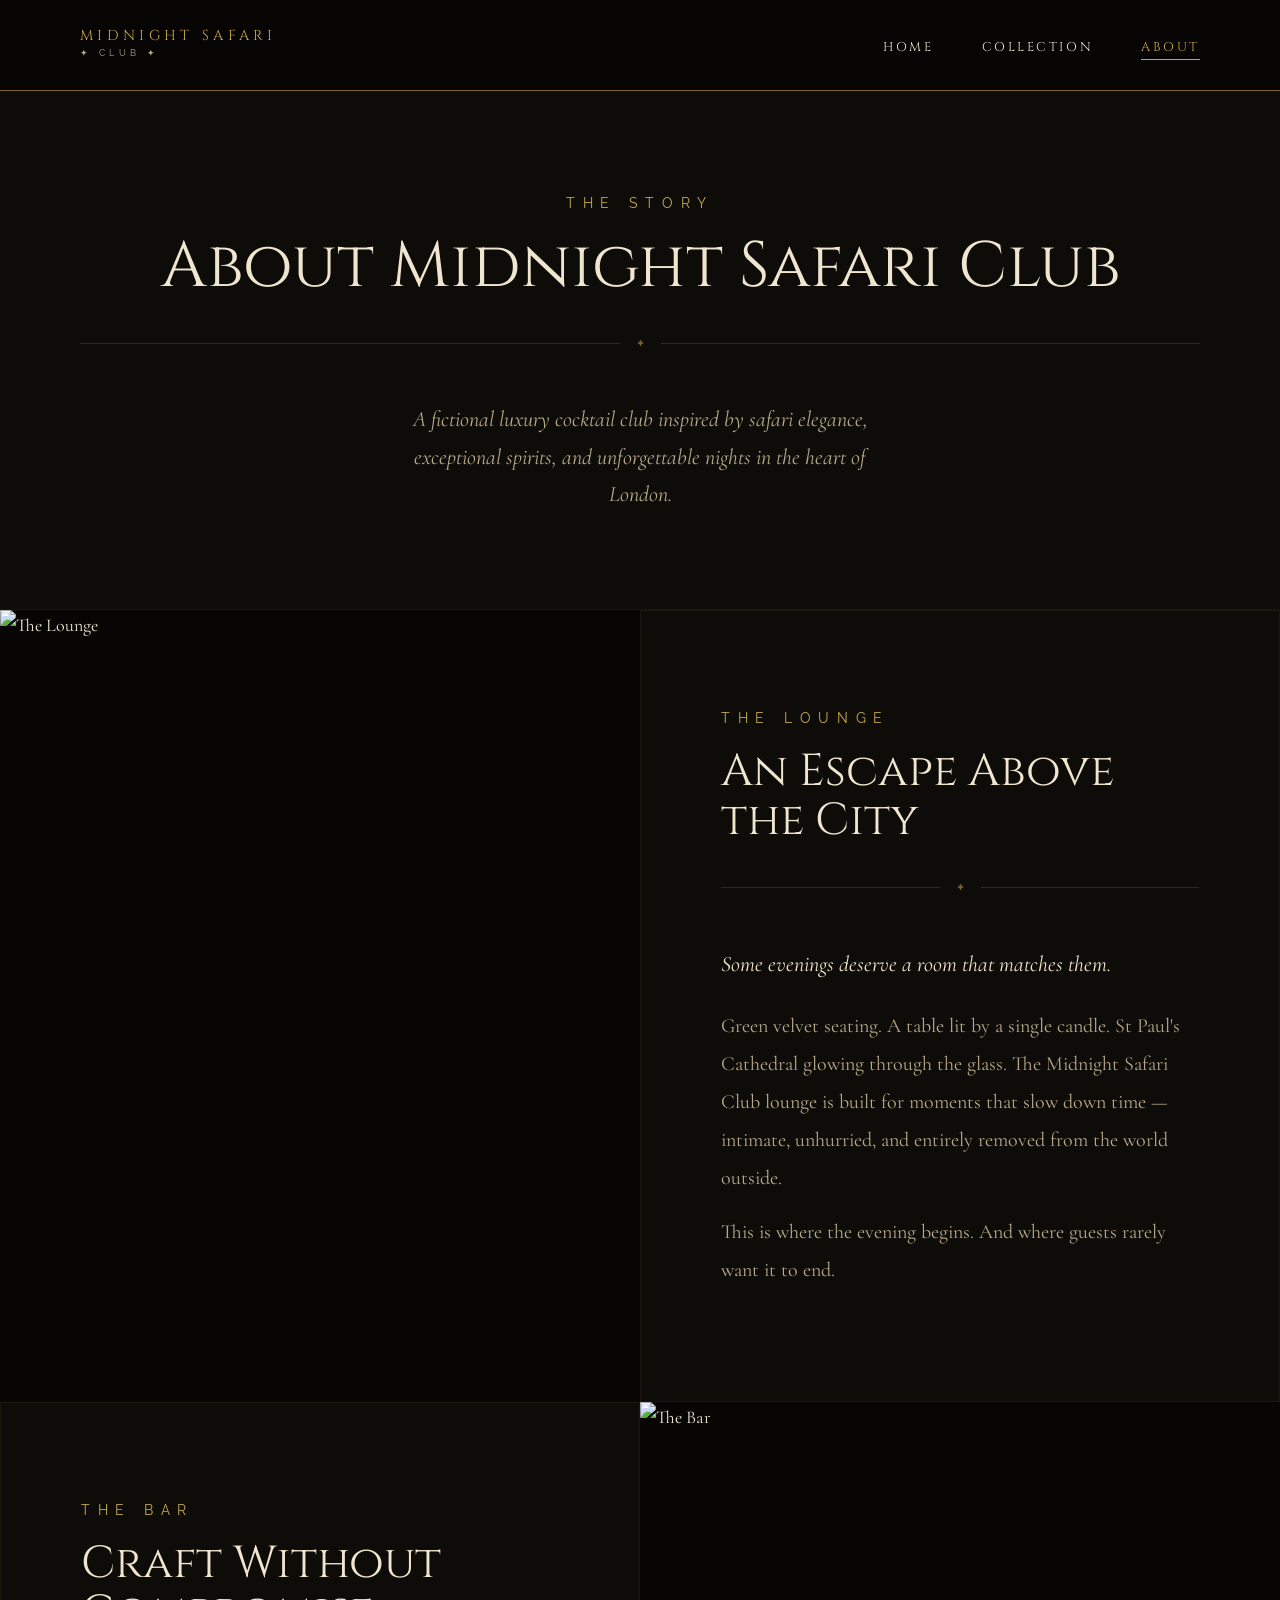
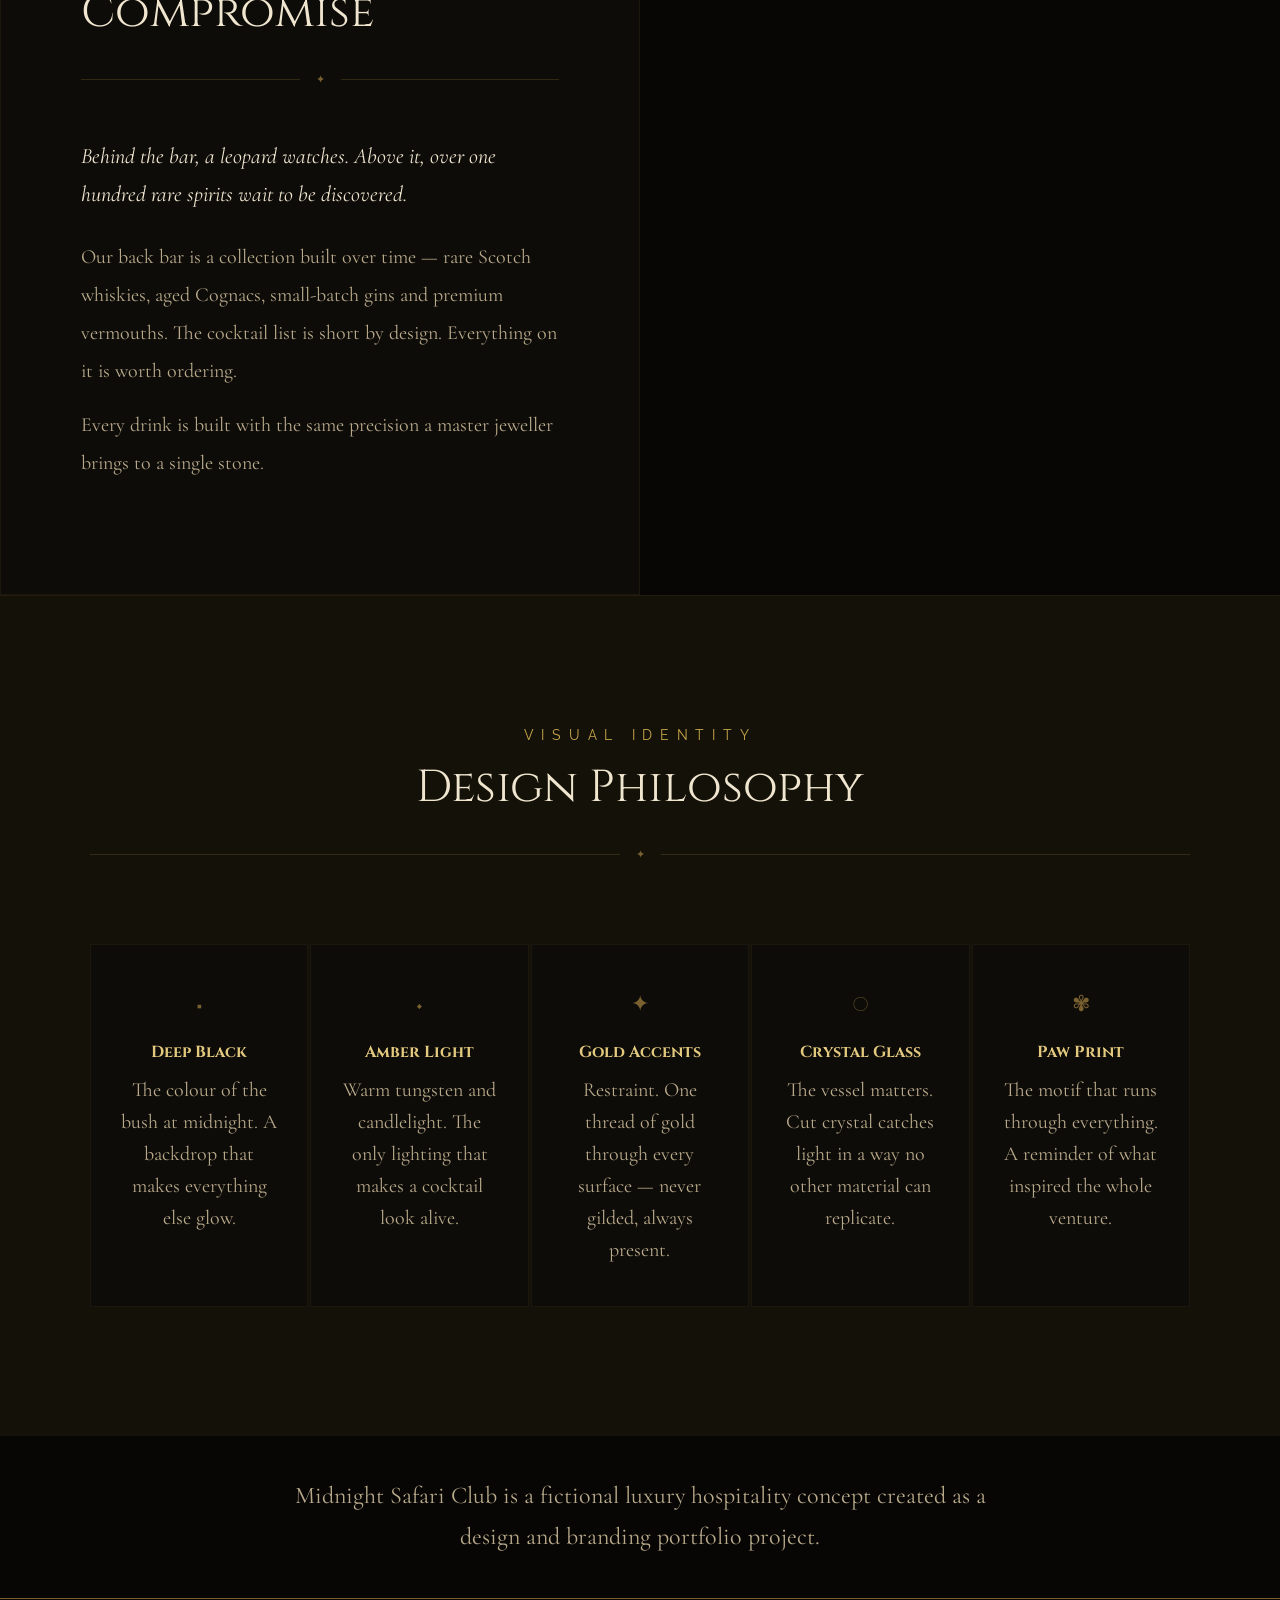
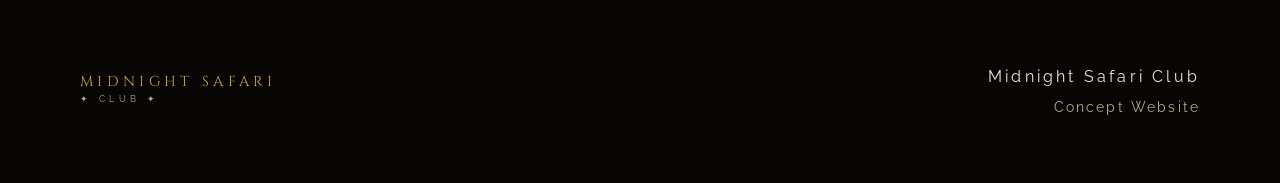
==== about.html @ 4eaa6256 "Add files via upload" ====
<!DOCTYPE html>
<html lang="en">
<head>
  <meta charset="UTF-8">
  <meta name="viewport" content="width=device-width, initial-scale=1.0">
  <title>About — Midnight Safari Club</title>
  <link rel="stylesheet" href="styles.css">
</head>
<body>

<nav id="main-nav" class="solid">
  <a href="index.html" class="nav-logo">
    <span class="nav-logo-main">MIDNIGHT SAFARI</span>
    <span class="nav-logo-sub">&#10022; Club &#10022;</span>
  </a>
  <ul class="nav-links">
    <li><a href="index.html">Home</a></li>
    <li><a href="collection.html">Collection</a></li>
    <li><a href="about.html" class="active">About</a></li>
  </ul>
  <button class="nav-hamburger" id="hamburger" aria-label="Open menu">
    <span></span><span></span><span></span>
  </button>
</nav>

<div class="nav-mobile" id="nav-mobile">
  <a href="index.html">Home</a>
  <div class="nav-mobile-rule"></div>
  <a href="collection.html">Collection</a>
  <div class="nav-mobile-rule"></div>
  <a href="about.html" class="active">About</a>
</div>

<!-- PAGE HERO -->
<div class="page-hero">
  <span class="label">The Story</span>
  <h1 class="section-title">About Midnight Safari Club</h1>
  <div class="gold-rule">&#10022;</div>
  <p>A fictional luxury cocktail club inspired by safari elegance, exceptional spirits, and unforgettable nights in the heart of London.</p>
</div>

<!-- SECTION 1: THE LOUNGE -->
<div class="about-section">
  <div class="about-section-image">
    <img src="assets/lounge-seating.png" alt="The Lounge">
  </div>
  <div class="about-section-content">
    <span class="label">The Lounge</span>
    <h2 class="section-title">An Escape Above the City</h2>
    <div class="gold-rule">&#10022;</div>
    <p class="lead">Some evenings deserve a room that matches them.</p>
    <p>Green velvet seating. A table lit by a single candle. St Paul's Cathedral glowing through the glass. The Midnight Safari Club lounge is built for moments that slow down time — intimate, unhurried, and entirely removed from the world outside.</p>
    <p>This is where the evening begins. And where guests rarely want it to end.</p>
  </div>
</div>

<!-- SECTION 2: THE BAR -->
<div class="about-section reverse">
  <div class="about-section-image">
    <img src="assets/lounge-bar.png" alt="The Bar">
  </div>
  <div class="about-section-content">
    <span class="label">The Bar</span>
    <h2 class="section-title">Craft Without Compromise</h2>
    <div class="gold-rule">&#10022;</div>
    <p class="lead">Behind the bar, a leopard watches. Above it, over one hundred rare spirits wait to be discovered.</p>
    <p>Our back bar is a collection built over time — rare Scotch whiskies, aged Cognacs, small-batch gins and premium vermouths. The cocktail list is short by design. Everything on it is worth ordering.</p>
    <p>Every drink is built with the same precision a master jeweller brings to a single stone.</p>
  </div>
</div>

<!-- DESIGN PHILOSOPHY -->
<section class="design-philosophy">
  <div class="inner">
    <div class="header">
      <span class="label">Visual Identity</span>
      <h2 class="section-title">Design Philosophy</h2>
      <div class="gold-rule">&#10022;</div>
    </div>
    <div class="philosophy-grid">
      <div class="philosophy-item">
        <div class="philosophy-symbol">&#9632;</div>
        <h3 class="philosophy-name">Deep Black</h3>
        <p class="philosophy-desc">The colour of the bush at midnight. A backdrop that makes everything else glow.</p>
      </div>
      <div class="philosophy-item">
        <div class="philosophy-symbol">&#9670;</div>
        <h3 class="philosophy-name">Amber Light</h3>
        <p class="philosophy-desc">Warm tungsten and candlelight. The only lighting that makes a cocktail look alive.</p>
      </div>
      <div class="philosophy-item">
        <div class="philosophy-symbol">&#10022;</div>
        <h3 class="philosophy-name">Gold Accents</h3>
        <p class="philosophy-desc">Restraint. One thread of gold through every surface — never gilded, always present.</p>
      </div>
      <div class="philosophy-item">
        <div class="philosophy-symbol">&#9675;</div>
        <h3 class="philosophy-name">Crystal Glass</h3>
        <p class="philosophy-desc">The vessel matters. Cut crystal catches light in a way no other material can replicate.</p>
      </div>
      <div class="philosophy-item">
        <div class="philosophy-symbol">&#10046;</div>
        <h3 class="philosophy-name">Paw Print</h3>
        <p class="philosophy-desc">The motif that runs through everything. A reminder of what inspired the whole venture.</p>
      </div>
    </div>
  </div>
</section>

<!-- PORTFOLIO NOTE -->
<div class="page-portfolio-note">
  <p>Midnight Safari Club is a fictional luxury hospitality concept created as a design and branding portfolio project.</p>
</div>

<!-- FOOTER -->
<footer>
  <a href="index.html" class="nav-logo">
    <span class="nav-logo-main">MIDNIGHT SAFARI</span>
    <span class="nav-logo-sub">&#10022; Club &#10022;</span>
  </a>
  <ul class="footer-links">
    <li><a href="index.html">Home</a></li>
    <li><a href="collection.html">Collection</a></li>
    <li><a href="about.html">About</a></li>
  </ul>
  <div class="footer-right">
    <p class="footer-copy">Midnight Safari Club</p>
    <p class="footer-sub">Concept Website</p>
  </div>
</footer>

<script src="nav.js"></script>
</body>
</html>
---- styles.css ----
/* ============================================
   MIDNIGHT SAFARI CLUB — styles.css — v4
   ============================================ */

@import url('https://fonts.googleapis.com/css2?family=Cormorant+Garamond:ital,wght@0,300;0,400;0,600;1,300;1,400&family=Cinzel:wght@400;600&family=Raleway:wght@300;400;500&display=swap');

:root {
  --black:       #070604;
  --deep:        #0e0c09;
  --surface:     #141108;
  --surface2:    #1a1610;
  --gold:        #c9a84c;
  --gold-light:  #e2c97e;
  --gold-dim:    #7a6230;
  --cream:       #f0e6d0;
  --cream-dim:   #b8a98a;
  --border:      rgba(201,168,76,0.18);
  --border-soft: rgba(201,168,76,0.07);

  --font-display: 'Cinzel', serif;
  --font-body:    'Cormorant Garamond', serif;
  --font-ui:      'Raleway', sans-serif;
}

*, *::before, *::after { box-sizing: border-box; margin: 0; padding: 0; }
html { scroll-behavior: smooth; }

body {
  background: var(--black);
  color: var(--cream);
  font-family: var(--font-body);
  font-size: 18px;
  line-height: 1.7;
  overflow-x: hidden;
}

::-webkit-scrollbar { width: 4px; }
::-webkit-scrollbar-track { background: var(--black); }
::-webkit-scrollbar-thumb { background: var(--gold-dim); border-radius: 2px; }

/* ═══════════════════════════════
   NAVIGATION
═══════════════════════════════ */
nav {
  position: fixed;
  top: 0; left: 0; right: 0;
  z-index: 100;
  padding: 1.8rem 5rem;
  display: flex;
  align-items: center;
  justify-content: space-between;
  background: rgba(7,6,4,0.97);
  border-bottom: 1px solid var(--border-soft);
}

nav.scrolled {
  background: rgba(7,6,4,0.97);
  border-bottom-color: var(--border-soft);
}

nav.solid {
  background: rgba(7,6,4,0.97);
  border-bottom-color: var(--border-soft);
}

.nav-logo {
  text-decoration: none;
  display: flex;
  flex-direction: column;
  gap: 0.2rem;
  z-index: 110;
}

.nav-logo-main {
  font-family: var(--font-display);
  font-size: 0.9rem;
  letter-spacing: 0.3em;
  color: var(--gold);
  line-height: 1;
}

.nav-logo-sub {
  font-family: var(--font-ui);
  font-size: 0.55rem;
  letter-spacing: 0.5em;
  color: var(--cream-dim);
  text-transform: uppercase;
}

.nav-links {
  display: flex;
  gap: 3rem;
  list-style: none;
}

.nav-links a {
  font-family: var(--font-ui);
  font-size: 0.65rem;
  letter-spacing: 0.35em;
  text-transform: uppercase;
  color: var(--cream-dim);
  text-decoration: none;
  transition: color 0.3s;
  position: relative;
  padding-bottom: 4px;
}

.nav-links a::after {
  content: '';
  position: absolute;
  bottom: 0; left: 0; right: 0;
  height: 1px;
  background: var(--gold);
  transform: scaleX(0);
  transform-origin: left;
  transition: transform 0.3s;
}

.nav-links a:hover,
.nav-links a.active { color: var(--gold-light); }
.nav-links a:hover::after,
.nav-links a.active::after { transform: scaleX(1); }

/* Hamburger */
.nav-hamburger {
  display: none;
  flex-direction: column;
  justify-content: center;
  gap: 5px;
  background: none;
  border: none;
  cursor: pointer;
  padding: 8px;
  z-index: 110;
}

.nav-hamburger span {
  display: block;
  width: 24px;
  height: 1px;
  background: var(--gold);
  transition: all 0.3s;
  transform-origin: center;
}

.nav-hamburger.open span:nth-child(1) { transform: translateY(6px) rotate(45deg); }
.nav-hamburger.open span:nth-child(2) { opacity: 0; transform: scaleX(0); }
.nav-hamburger.open span:nth-child(3) { transform: translateY(-6px) rotate(-45deg); }

/* Mobile menu overlay */
.nav-mobile {
  position: fixed;
  top: 0; left: 0; right: 0; bottom: 0;
  z-index: 105;
  background: rgba(7,6,4,0.98);
  display: flex;
  flex-direction: column;
  align-items: center;
  justify-content: center;
  gap: 2.5rem;
  opacity: 0;
  pointer-events: none;
  transition: opacity 0.4s;
}

.nav-mobile.open {
  opacity: 1;
  pointer-events: all;
}

.nav-mobile a {
  font-family: var(--font-display);
  font-size: 2rem;
  letter-spacing: 0.2em;
  color: var(--cream-dim);
  text-decoration: none;
  transition: color 0.3s;
}

.nav-mobile a:hover,
.nav-mobile a.active { color: var(--gold); }

.nav-mobile-rule {
  width: 40px;
  height: 1px;
  background: var(--border);
}

/* ═══════════════════════════════
   SHARED COMPONENTS
═══════════════════════════════ */
.label {
  font-family: var(--font-ui);
  font-size: 0.58rem;
  letter-spacing: 0.55em;
  text-transform: uppercase;
  color: var(--gold);
  display: block;
  margin-bottom: 1rem;
}

.section-title {
  font-family: var(--font-display);
  font-size: clamp(2rem, 3.5vw, 3rem);
  font-weight: 400;
  color: var(--cream);
  line-height: 1.1;
}

.gold-rule {
  display: flex;
  align-items: center;
  gap: 1rem;
  margin: 2rem 0 3rem;
  color: var(--gold-dim);
  font-size: 0.7rem;
}

.gold-rule::before,
.gold-rule::after {
  content: '';
  flex: 1;
  height: 1px;
  background: var(--border);
}

.btn-primary {
  display: inline-block;
  font-family: var(--font-ui);
  font-size: 0.62rem;
  letter-spacing: 0.4em;
  text-transform: uppercase;
  color: var(--black);
  background: var(--gold);
  padding: 1rem 2.8rem;
  text-decoration: none;
  border: 1px solid var(--gold);
  transition: all 0.35s;
}

.btn-primary:hover {
  background: transparent;
  color: var(--gold);
}

.btn-outline {
  display: inline-block;
  font-family: var(--font-ui);
  font-size: 0.62rem;
  letter-spacing: 0.4em;
  text-transform: uppercase;
  color: var(--cream-dim);
  background: transparent;
  padding: 1rem 2.8rem;
  text-decoration: none;
  border: 1px solid var(--border);
  transition: all 0.35s;
}

.btn-outline:hover {
  border-color: var(--gold);
  color: var(--gold);
}

/* ═══════════════════════════════
   PAGE HERO (collection + about)
═══════════════════════════════ */
.page-hero {
  padding: 12rem 5rem 6rem;
  background: var(--deep);
  border-bottom: 1px solid var(--border-soft);
  text-align: center;
}

.page-hero .section-title {
  font-size: clamp(2.5rem, 5vw, 4.5rem);
  margin-bottom: 0.5rem;
}

.page-hero p {
  font-style: italic;
  color: var(--cream-dim);
  font-size: 1.15rem;
  max-width: 500px;
  margin: 1.5rem auto 0;
}

/* ═══════════════════════════════
   INDEX.HTML — HOME
═══════════════════════════════ */

/* Nav always solid on all pages */
nav {
  background: rgba(7,6,4,0.97);
  border-bottom-color: var(--border-soft);
}

/* Hero — stacked layout: image on top, text below */
.hero {
  display: flex;
  flex-direction: column;
  padding-top: 0;
}

.hero-image {
  width: 100%;
  display: block;
  line-height: 0;
  margin-top: 80px; /* height of nav bar */
}

.hero-image img {
  width: 100%;
  height: auto;
  display: block;
  max-height: 85vh;
  object-fit: cover;
  object-position: center top;
}

.hero-content {
  background: var(--black);
  padding: 5rem 5rem 6rem;
  text-align: center;
  border-bottom: 1px solid var(--border-soft);
}

.hero-eyebrow {
  font-family: var(--font-ui);
  font-size: 0.6rem;
  letter-spacing: 0.55em;
  text-transform: uppercase;
  color: var(--gold);
  margin-bottom: 1.5rem;
  opacity: 0;
  animation: fadeUp 1s 0.3s forwards;
}

.hero-title {
  font-family: var(--font-display);
  font-size: clamp(3rem, 7vw, 6rem);
  font-weight: 400;
  line-height: 0.95;
  color: var(--cream);
  margin-bottom: 1.5rem;
  opacity: 0;
  animation: fadeUp 1s 0.5s forwards;
}

.hero-title em {
  color: var(--gold);
  font-style: italic;
  display: block;
}

.hero-tagline {
  font-size: 1.2rem;
  font-style: italic;
  color: var(--cream-dim);
  margin-bottom: 3rem;
  opacity: 0;
  animation: fadeUp 1s 0.7s forwards;
}

.hero-buttons {
  display: flex;
  gap: 1.2rem;
  flex-wrap: wrap;
  justify-content: center;
  opacity: 0;
  animation: fadeUp 1s 0.9s forwards;
}

.hero-scroll-hidden {
  display: none;
  bottom: 2.5rem;
  right: 5rem;
  z-index: 2;
  display: flex;
  flex-direction: column;
  align-items: center;
  gap: 0.5rem;
  font-family: var(--font-ui);
  font-size: 0.55rem;
  letter-spacing: 0.4em;
  text-transform: uppercase;
  color: var(--gold-dim);
}

.hero-scroll::after {
  content: '';
  width: 1px;
  height: 50px;
  background: linear-gradient(to bottom, var(--gold-dim), transparent);
  animation: scrollLine 2s ease-in-out infinite;
}

/* Brand intro */
.brand-intro {
  padding: 8rem 5rem;
  max-width: 1400px;
  margin: 0 auto;
  display: grid;
  grid-template-columns: 1fr 1fr;
  gap: 8rem;
  align-items: center;
}

.brand-intro-text .lead {
  font-size: 1.3rem;
  font-style: italic;
  color: var(--cream);
  line-height: 1.75;
  margin-bottom: 1.5rem;
}

.brand-intro-text p {
  font-size: 1.05rem;
  color: var(--cream-dim);
  line-height: 1.9;
}

.brand-stats {
  display: grid;
  grid-template-columns: 1fr 1fr;
  gap: 2px;
}

.stat {
  background: var(--surface);
  padding: 2.5rem 2rem;
  border: 1px solid var(--border-soft);
  transition: border-color 0.3s;
}

.stat:hover { border-color: var(--gold-dim); }

.stat-number {
  font-family: var(--font-display);
  font-size: 2.5rem;
  color: var(--gold);
  line-height: 1;
  margin-bottom: 0.5rem;
}

.stat-label {
  font-family: var(--font-ui);
  font-size: 0.6rem;
  letter-spacing: 0.3em;
  text-transform: uppercase;
  color: var(--cream-dim);
}

/* Home featured cocktails */
.home-featured {
  background: var(--deep);
  padding: 8rem 0;
}

.home-featured .inner {
  max-width: 1400px;
  margin: 0 auto;
  padding: 0 5rem;
}

.home-featured-header {
  text-align: center;
  margin-bottom: 5rem;
}

.home-featured-grid {
  display: grid;
  grid-template-columns: repeat(3, 1fr);
  gap: 2px;
}

.home-card {
  position: relative;
  overflow: hidden;
  aspect-ratio: 3/4;
  cursor: pointer;
}

.home-card img {
  width: 100%;
  height: 100%;
  object-fit: cover;
  transition: transform 0.7s cubic-bezier(0.25,0.46,0.45,0.94);
}

.home-card:hover img { transform: scale(1.05); }

.home-card-overlay {
  position: absolute;
  inset: 0;
  background: linear-gradient(to top, rgba(7,6,4,0.92) 0%, rgba(7,6,4,0.1) 50%, transparent 100%);
  display: flex;
  flex-direction: column;
  justify-content: flex-end;
  padding: 2.5rem;
  transition: background 0.4s;
}

.home-card:hover .home-card-overlay {
  background: linear-gradient(to top, rgba(7,6,4,0.96) 0%, rgba(7,6,4,0.3) 60%, transparent 100%);
}

.home-card-name {
  font-family: var(--font-display);
  font-size: 1.7rem;
  font-weight: 400;
  color: var(--cream);
  line-height: 1.1;
  margin-bottom: 0.5rem;
}

.home-card-desc {
  font-size: 0.95rem;
  font-style: italic;
  color: var(--cream-dim);
  opacity: 0;
  transform: translateY(8px);
  transition: all 0.4s;
}

.home-card:hover .home-card-desc {
  opacity: 1;
  transform: translateY(0);
}

.home-card-link {
  display: inline-block;
  margin-top: 1rem;
  font-family: var(--font-ui);
  font-size: 0.58rem;
  letter-spacing: 0.4em;
  text-transform: uppercase;
  color: var(--gold);
  text-decoration: none;
  opacity: 0;
  transform: translateY(8px);
  transition: all 0.4s 0.05s;
}

.home-card:hover .home-card-link {
  opacity: 1;
  transform: translateY(0);
}

.home-featured-cta {
  text-align: center;
  margin-top: 4.5rem;
}

/* Club experience */
.club-experience {
  padding: 8rem 5rem;
  max-width: 1400px;
  margin: 0 auto;
}

.club-experience-header {
  text-align: center;
  margin-bottom: 4rem;
}

.experience-grid {
  display: grid;
  grid-template-columns: repeat(2, 1fr);
  gap: 2px;
}

.experience-item {
  background: var(--surface);
  padding: 3rem;
  border: 1px solid var(--border-soft);
  transition: border-color 0.3s, background 0.3s;
}

.experience-item:hover {
  border-color: var(--gold-dim);
  background: var(--surface2);
}

.experience-icon {
  font-size: 1.2rem;
  color: var(--gold-dim);
  margin-bottom: 1.2rem;
}

.experience-title {
  font-family: var(--font-display);
  font-size: 1.3rem;
  color: var(--gold-light);
  margin-bottom: 0.8rem;
}

.experience-desc {
  font-size: 0.95rem;
  color: var(--cream-dim);
  line-height: 1.75;
}

/* Home CTA */
.home-cta {
  background: var(--deep);
  padding: 8rem 5rem;
  text-align: center;
  border-top: 1px solid var(--border-soft);
}

.home-cta .section-title {
  font-size: clamp(2rem, 4vw, 3.5rem);
  margin-bottom: 1rem;
}

.home-cta p {
  font-style: italic;
  color: var(--cream-dim);
  font-size: 1.1rem;
  margin-bottom: 3rem;
  max-width: 500px;
  margin-left: auto;
  margin-right: auto;
}

/* ═══════════════════════════════
   COLLECTION.HTML
═══════════════════════════════ */
.collection-section {
  padding: 6rem 5rem 8rem;
  max-width: 1400px;
  margin: 0 auto;
}

.collection-grid {
  display: grid;
  grid-template-columns: repeat(3, 1fr);
  gap: 1.5rem;
}

.cocktail-card {
  position: relative;
  overflow: hidden;
  aspect-ratio: 3/4;
  cursor: pointer;
  border: 1px solid var(--border-soft);
  transition: border-color 0.35s;
}

.cocktail-card:hover { border-color: var(--gold-dim); }

.cocktail-card img {
  width: 100%;
  height: 100%;
  object-fit: cover;
  transition: transform 0.65s cubic-bezier(0.25,0.46,0.45,0.94);
}

.cocktail-card:hover img { transform: scale(1.04); }

.cocktail-card-overlay {
  position: absolute;
  inset: 0;
  background: linear-gradient(to top, rgba(7,6,4,0.9) 0%, rgba(7,6,4,0.05) 45%, transparent 100%);
  display: flex;
  flex-direction: column;
  justify-content: flex-end;
  padding: 2rem;
  transition: background 0.4s;
}

.cocktail-card:hover .cocktail-card-overlay {
  background: linear-gradient(to top, rgba(7,6,4,0.95) 0%, rgba(7,6,4,0.2) 55%, transparent 100%);
}

.cocktail-card-name {
  font-family: var(--font-display);
  font-size: 1.5rem;
  font-weight: 400;
  color: var(--cream);
  line-height: 1.1;
  margin-bottom: 0.3rem;
}

.cocktail-card-desc {
  font-size: 0.88rem;
  font-style: italic;
  color: var(--cream-dim);
  opacity: 0;
  transform: translateY(6px);
  transition: all 0.35s;
}

.cocktail-card:hover .cocktail-card-desc {
  opacity: 1;
  transform: translateY(0);
}

.view-hint {
  position: absolute;
  top: 50%;
  left: 50%;
  transform: translate(-50%, -35%);
  opacity: 0;
  transition: all 0.3s 0.08s;
  font-family: var(--font-ui);
  font-size: 0.58rem;
  letter-spacing: 0.4em;
  text-transform: uppercase;
  color: var(--gold);
  border: 1px solid var(--gold-dim);
  padding: 0.65rem 1.4rem;
  white-space: nowrap;
  background: rgba(7,6,4,0.6);
}

.cocktail-card:hover .view-hint {
  opacity: 1;
  transform: translate(-50%, -50%);
}

/* ═══════════════════════════════
   ABOUT.HTML
═══════════════════════════════ */
.about-section {
  display: grid;
  grid-template-columns: 1fr 1fr;
  min-height: 70vh;
}

.about-section.reverse { direction: rtl; }
.about-section.reverse > * { direction: ltr; }

.about-section-image {
  position: relative;
  overflow: hidden;
}

.about-section-image img {
  width: 100%;
  height: 100%;
  object-fit: cover;
  transition: transform 0.8s ease;
}

.about-section:hover .about-section-image img { transform: scale(1.03); }

.about-section-content {
  background: var(--deep);
  padding: 6rem 5rem;
  display: flex;
  flex-direction: column;
  justify-content: center;
  border: 1px solid var(--border-soft);
}

.about-section-content .lead {
  font-size: 1.2rem;
  font-style: italic;
  color: var(--cream);
  line-height: 1.75;
  margin-bottom: 1.5rem;
}

.about-section-content p {
  font-size: 1rem;
  color: var(--cream-dim);
  line-height: 1.9;
  margin-bottom: 1rem;
}

.design-philosophy {
  background: var(--surface);
  padding: 8rem 5rem;
  border-top: 1px solid var(--border-soft);
}

.design-philosophy .inner {
  max-width: 1100px;
  margin: 0 auto;
}

.design-philosophy .header {
  text-align: center;
  margin-bottom: 5rem;
}

.philosophy-grid {
  display: grid;
  grid-template-columns: repeat(5, 1fr);
  gap: 2px;
}

.philosophy-item {
  background: var(--deep);
  padding: 2.5rem 1.8rem;
  border: 1px solid var(--border-soft);
  text-align: center;
  transition: border-color 0.3s;
}

.philosophy-item:hover { border-color: var(--gold-dim); }

.philosophy-symbol {
  font-size: 1.4rem;
  color: var(--gold-dim);
  margin-bottom: 1rem;
}

.philosophy-name {
  font-family: var(--font-display);
  font-size: 1rem;
  color: var(--gold-light);
  margin-bottom: 0.5rem;
}

.philosophy-desc {
  font-size: 0.85rem;
  color: var(--cream-dim);
  line-height: 1.6;
}

.portfolio-note {
  padding: 5rem;
  border-top: 1px solid var(--border-soft);
  text-align: center;
  background: var(--black);
}

.portfolio-note .inner {
  max-width: 600px;
  margin: 0 auto;
}

.portfolio-note p {
  font-size: 0.95rem;
  color: var(--cream-dim);
  line-height: 1.85;
  font-style: italic;
}

.note-label {
  font-family: var(--font-ui);
  font-size: 0.58rem;
  letter-spacing: 0.4em;
  text-transform: uppercase;
  color: var(--gold-dim);
  margin-bottom: 1.2rem;
  display: block;
}

/* ═══════════════════════════════
   MODAL
═══════════════════════════════ */
.modal-overlay {
  position: fixed;
  inset: 0;
  z-index: 200;
  background: rgba(7,6,4,0.97);
  display: flex;
  align-items: center;
  justify-content: center;
  opacity: 0;
  pointer-events: none;
  transition: opacity 0.4s;
  padding: 2rem;
}

.modal-overlay.active {
  opacity: 1;
  pointer-events: all;
}

.modal {
  display: grid;
  grid-template-columns: 1fr 1.15fr;
  max-width: 1000px;
  width: 100%;
  max-height: 90vh;
  background: var(--surface);
  border: 1px solid var(--border);
  overflow: hidden;
  transform: translateY(24px) scale(0.98);
  transition: transform 0.4s cubic-bezier(0.25,0.46,0.45,0.94);
}

.modal-overlay.active .modal { transform: translateY(0) scale(1); }

.modal-image { overflow: hidden; }

.modal-image img {
  width: 100%;
  height: 100%;
  object-fit: cover;
}

.modal-body {
  padding: 3.5rem;
  overflow-y: auto;
  display: flex;
  flex-direction: column;
  gap: 1.8rem;
  position: relative;
}

.modal-close {
  position: absolute;
  top: 1.5rem; right: 1.5rem;
  background: none;
  border: 1px solid var(--border-soft);
  color: var(--cream-dim);
  width: 36px; height: 36px;
  cursor: pointer;
  font-size: 0.9rem;
  display: flex;
  align-items: center;
  justify-content: center;
  transition: all 0.3s;
  font-family: var(--font-ui);
}

.modal-close:hover { border-color: var(--gold); color: var(--gold); }

.modal-name {
  font-family: var(--font-display);
  font-size: 2.3rem;
  font-weight: 400;
  color: var(--cream);
  line-height: 1.05;
  padding-right: 2.5rem;
}

.modal-desc {
  font-style: italic;
  color: var(--cream-dim);
  font-size: 1rem;
  line-height: 1.75;
  padding-bottom: 1.5rem;
  border-bottom: 1px solid var(--border-soft);
}

.modal-field-label {
  font-family: var(--font-ui);
  font-size: 0.56rem;
  letter-spacing: 0.45em;
  text-transform: uppercase;
  color: var(--gold);
  margin-bottom: 0.8rem;
  display: block;
}

.modal-ingredients {
  list-style: none;
  display: flex;
  flex-direction: column;
  gap: 0.45rem;
}

.modal-ingredients li {
  font-size: 0.95rem;
  color: var(--cream-dim);
  padding-left: 1.2rem;
  position: relative;
}

.modal-ingredients li::before {
  content: '—';
  position: absolute;
  left: 0;
  color: var(--gold-dim);
}

.modal-text {
  font-size: 0.95rem;
  color: var(--cream-dim);
  line-height: 1.8;
}

.modal-pairing {
  font-style: italic;
  color: var(--gold-light);
  font-size: 0.98rem;
  line-height: 1.7;
}

/* ═══════════════════════════════
   FOOTER
═══════════════════════════════ */
footer {
  background: var(--black);
  border-top: 1px solid var(--border-soft);
  padding: 4rem 5rem;
  display: grid;
  grid-template-columns: 1fr auto 1fr;
  align-items: center;
  gap: 3rem;
}

.footer-links {
  display: flex;
  gap: 2.5rem;
  list-style: none;
  justify-content: center;
}

.footer-links a {
  font-family: var(--font-ui);
  font-size: 0.6rem;
  letter-spacing: 0.35em;
  text-transform: uppercase;
  color: var(--cream-dim);
  text-decoration: none;
  transition: color 0.3s;
}

.footer-links a:hover { color: var(--gold); }

.footer-right { text-align: right; }

.footer-copy {
  font-family: var(--font-ui);
  font-size: 0.6rem;
  letter-spacing: 0.15em;
  color: var(--gold-dim);
}

.footer-sub {
  font-family: var(--font-ui);
  font-size: 0.55rem;
  letter-spacing: 0.1em;
  color: rgba(184,169,138,0.35);
  margin-top: 0.3rem;
}

/* ═══════════════════════════════
   ANIMATIONS
═══════════════════════════════ */
@keyframes fadeUp {
  from { opacity: 0; transform: translateY(20px); }
  to   { opacity: 1; transform: translateY(0); }
}

@keyframes slowZoom {
  from { transform: scale(1.04); }
  to   { transform: scale(1); }
}

@keyframes scrollLine {
  0%, 100% { opacity: 0.3; }
  50%       { opacity: 1; }
}

/* ═══════════════════════════════
   RESPONSIVE
═══════════════════════════════ */
@media (max-width: 1024px) {
  nav { padding: 1.5rem 2.5rem; }
  .hero-content { padding: 0 2.5rem 6rem; }
  .brand-intro { padding: 6rem 2.5rem; gap: 4rem; }
  .home-featured .inner { padding: 0 2.5rem; }
  .club-experience { padding: 6rem 2.5rem; }
  .home-cta { padding: 6rem 2.5rem; }
  .collection-section { padding: 4rem 2.5rem 6rem; }
  .about-section-content { padding: 4rem 3rem; }
  .design-philosophy { padding: 6rem 2.5rem; }
  .portfolio-note { padding: 4rem 2.5rem; }
  footer { padding: 3rem 2.5rem; }
  .page-hero { padding: 10rem 2.5rem 5rem; }
}

@media (max-width: 768px) {
  /* Show hamburger, hide desktop links */
  .nav-links { display: none; }
  .nav-hamburger { display: flex; }
  nav { padding: 1.5rem 1.5rem; }

  /* Hero */
  .hero { align-items: flex-end; }
  .hero-content { padding: 0 1.5rem 5rem; max-width: 100%; }
  .hero-title { font-size: clamp(2.8rem, 10vw, 4.5rem); }
  .hero-scroll { display: none; }
  .hero-buttons { flex-direction: column; align-items: flex-start; gap: 1rem; }

  /* Brand intro */
  .brand-intro { grid-template-columns: 1fr; gap: 3rem; padding: 5rem 1.5rem; }
  .brand-stats { grid-template-columns: 1fr 1fr; }

  /* Featured */
  .home-featured .inner { padding: 0 1.5rem; }
  .home-featured-grid { grid-template-columns: 1fr 1fr; }

  /* Experience */
  .club-experience { padding: 5rem 1.5rem; }
  .experience-grid { grid-template-columns: 1fr; }

  /* CTA */
  .home-cta { padding: 5rem 1.5rem; }

  /* Collection */
  .collection-section { padding: 3rem 1.5rem 5rem; }
  .collection-grid { grid-template-columns: 1fr 1fr; }

  /* About */
  .about-section,
  .about-section.reverse {
    grid-template-columns: 1fr;
    direction: ltr;
    min-height: auto;
  }
  .about-section-image { height: 320px; }
  .about-section-content { padding: 3rem 1.5rem; }
  .design-philosophy { padding: 5rem 1.5rem; }
  .philosophy-grid { grid-template-columns: 1fr 1fr; }
  .portfolio-note { padding: 3rem 1.5rem; }

  /* Modal */
  .modal { grid-template-columns: 1fr; max-height: 95vh; }
  .modal-image { height: 260px; }
  .modal-body { padding: 2rem 1.5rem; }

  /* Footer */
  footer { grid-template-columns: 1fr; text-align: center; padding: 3rem 1.5rem; }
  .footer-right { text-align: center; }
  .footer-links { justify-content: center; }

  /* Page hero */
  .page-hero { padding: 9rem 1.5rem 4rem; }
}

@media (max-width: 480px) {
  .home-featured-grid { grid-template-columns: 1fr; }
  .collection-grid { grid-template-columns: 1fr; }
  .brand-stats { grid-template-columns: 1fr; }
  .philosophy-grid { grid-template-columns: 1fr 1fr; }
}

/* ═══════════════════════════════
   V5 ADDITIONS & FIXES
═══════════════════════════════ */

/* Fix hero top — removed, nav is now always solid */

/* Mobile hero responsive */
@media (max-width: 768px) {
  .hero-image { margin-top: 70px; }
  .hero-image img { max-height: 55vw; min-height: 200px; }
  .hero-content { padding: 3rem 1.5rem 4rem; }
  .hero-title { font-size: clamp(2.5rem, 9vw, 4rem); }
  .hero-buttons { justify-content: flex-start; }
}

/* Single featured cocktail card */
.home-single-card {
  position: relative;
  overflow: hidden;
  cursor: pointer;
  max-width: 600px;
  margin: 0 auto;
  aspect-ratio: 4/5;
  border: 1px solid var(--border-soft);
  transition: border-color 0.35s;
}

.home-single-card:hover { border-color: var(--gold-dim); }

.home-single-card img {
  width: 100%;
  height: 100%;
  object-fit: cover;
  transition: transform 0.7s cubic-bezier(0.25,0.46,0.45,0.94);
}

.home-single-card:hover img { transform: scale(1.04); }

.home-single-overlay {
  position: absolute;
  inset: 0;
  background: linear-gradient(to top, rgba(7,6,4,0.95) 0%, rgba(7,6,4,0.1) 50%, transparent 100%);
  display: flex;
  align-items: flex-end;
  padding: 3rem;
  transition: background 0.4s;
}

.home-single-card:hover .home-single-overlay {
  background: linear-gradient(to top, rgba(7,6,4,0.97) 0%, rgba(7,6,4,0.25) 60%, transparent 100%);
}

.home-single-name {
  font-family: var(--font-display);
  font-size: 2.2rem;
  font-weight: 400;
  color: var(--cream);
  line-height: 1.1;
  margin-bottom: 0.75rem;
}

.home-single-desc {
  font-style: italic;
  color: var(--cream-dim);
  font-size: 1rem;
  line-height: 1.7;
  margin-bottom: 1.2rem;
  opacity: 0;
  transform: translateY(8px);
  transition: all 0.4s;
}

.home-single-card:hover .home-single-desc {
  opacity: 1;
  transform: translateY(0);
}

/* Home lounge section */
.home-lounge {
  display: grid;
  grid-template-columns: 1fr 1fr;
  min-height: 65vh;
  border-top: 1px solid var(--border-soft);
}

.home-lounge-image {
  overflow: hidden;
  position: relative;
}

.home-lounge-image img {
  width: 100%;
  height: 100%;
  object-fit: cover;
  transition: transform 0.8s ease;
}

.home-lounge:hover .home-lounge-image img { transform: scale(1.03); }

.home-lounge-text {
  background: var(--deep);
  padding: 6rem 5rem;
  display: flex;
  flex-direction: column;
  justify-content: center;
  border-left: 1px solid var(--border-soft);
}

.home-lounge-text .lead {
  font-size: 1.25rem;
  font-style: italic;
  color: var(--cream);
  line-height: 1.75;
  margin-bottom: 1.5rem;
}

.home-lounge-text p {
  font-size: 1rem;
  color: var(--cream-dim);
  line-height: 1.9;
}

/* Home featured inner width */
.home-featured .inner {
  max-width: 900px;
}

/* Responsive — home lounge */
@media (max-width: 768px) {
  .home-lounge {
    grid-template-columns: 1fr;
    min-height: auto;
  }
  .home-lounge-image { height: 300px; }
  .home-lounge-text { padding: 3rem 1.5rem; border-left: none; border-top: 1px solid var(--border-soft); }

  .home-single-card { max-width: 100%; aspect-ratio: 3/4; }
  .home-single-overlay { padding: 2rem; }
  .home-single-name { font-size: 1.8rem; }
}

/* ═══════════════════════════════
   V7 — CARD CAPTION FIXES
═══════════════════════════════ */

/* Collection cards — clean image, no overlay, caption below */
.cocktail-card {
  border: none;
  cursor: pointer;
  overflow: visible;
  aspect-ratio: unset;
  display: flex;
  flex-direction: column;
}

.cocktail-card img {
  width: 100%;
  aspect-ratio: 3/4;
  object-fit: cover;
  display: block;
  filter: none;
  transition: transform 0.5s cubic-bezier(0.25,0.46,0.45,0.94);
  overflow: hidden;
}

.cocktail-card:hover img { transform: scale(1.03); }

/* Remove old overlay entirely on collection cards */
.cocktail-card .cocktail-card-overlay { display: none; }
.cocktail-card .view-hint { display: none; }

/* Caption below card image */
.cocktail-card-caption {
  padding: 1.2rem 0.5rem 0.5rem;
  border-top: 1px solid var(--border-soft);
}

.cocktail-card-caption .cocktail-card-desc {
  font-family: var(--font-body);
  font-size: 1.25rem;
  font-style: italic;
  color: var(--cream-dim);
  line-height: 1.6;
  opacity: 1;
  transform: none;
}

/* Home single card — clean image only, no overlay */
.home-single-card {
  cursor: default;
  border: 1px solid var(--border-soft);
  overflow: hidden;
}

.home-single-card img {
  width: 100%;
  aspect-ratio: 4/5;
  object-fit: cover;
  display: block;
  transition: transform 0.6s ease;
}

.home-single-card:hover img { transform: scale(1.03); }

/* Text and link below home single card */
.home-single-below {
  max-width: 600px;
  margin: 1.5rem auto 0;
  text-align: center;
  padding: 0 1rem;
}

.home-single-desc-below {
  font-family: var(--font-body);
  font-size: 1.25rem;
  font-style: italic;
  color: var(--cream-dim);
  line-height: 1.7;
  margin-bottom: 1.2rem;
}

.home-card-link {
  font-family: var(--font-ui);
  font-size: 0.62rem;
  letter-spacing: 0.4em;
  text-transform: uppercase;
  color: var(--gold);
  text-decoration: none;
  opacity: 1;
  transform: none;
  transition: color 0.3s;
}

.home-card-link:hover { color: var(--gold-light); }

/* Responsive */
@media (max-width: 768px) {
  .cocktail-card-caption .cocktail-card-desc { font-size: 1.1rem; }
  .home-single-desc-below { font-size: 1.1rem; }
}

/* ═══════════════════════════════
   V8 — CARD SEPARATION & TEXT
═══════════════════════════════ */

/* Wider gap between collection cards */
.collection-grid {
  gap: 2.5rem;
}

/* Clear border around each card image */
.cocktail-card img {
  border: 1px solid var(--border);
  overflow: hidden;
}

/* Description text — not italic, brighter colour */
.cocktail-card-caption .cocktail-card-desc {
  font-style: normal;
  color: var(--cream);
}

/* Same fix for home single card description */
.home-single-desc-below {
  font-style: normal;
  color: var(--cream);
}

/* ═══════════════════════════════
   V9 — MOBILE SINGLE COLUMN
═══════════════════════════════ */
@media (max-width: 768px) {
  .collection-grid {
    grid-template-columns: 1fr;
    gap: 3rem;
  }
}

/* ═══════════════════════════════
   V10 — ROUNDED CORNERS & TOP EDGE FIX
═══════════════════════════════ */

/* Rounded corners on collection card images */
.cocktail-card {
  border-radius: 10px;
  overflow: hidden;
}

.cocktail-card img {
  border-radius: 10px;
  border: none;
  position: relative;
}

/* Dark gradient wrapper to fix light top edge */
.cocktail-card .card-img-wrap {
  position: relative;
  overflow: hidden;
  border-radius: 10px;
  line-height: 0;
}

.cocktail-card .card-img-wrap::after {
  content: '';
  position: absolute;
  top: 0; left: 0; right: 0;
  height: 80px;
  background: linear-gradient(to bottom, rgba(7,6,4,0.55) 0%, transparent 100%);
  pointer-events: none;
  border-radius: 10px 10px 0 0;
}

/* Same rounded corners for home single card */
.home-single-card {
  border-radius: 10px;
  overflow: hidden;
}

.home-single-card img {
  border-radius: 10px;
}

/* ═══════════════════════════════
   V12 — FOOTER & PORTFOLIO NOTE
═══════════════════════════════ */

/* Footer — logo left, copyright right, no nav links */
footer {
  grid-template-columns: 1fr 1fr;
}

.footer-links { display: none; }

/* Portfolio note — bottom of every page */
.page-portfolio-note {
  padding: 2.5rem 5rem;
  border-top: 1px solid var(--border-soft);
  background: var(--black);
  text-align: center;
}

.page-portfolio-note p {
  font-family: var(--font-body);
  font-size: 1.2rem;
  font-style: normal;
  color: var(--cream-dim);
  line-height: 1.7;
  max-width: 700px;
  margin: 0 auto;
}

@media (max-width: 768px) {
  footer { grid-template-columns: 1fr; }
  .page-portfolio-note { padding: 2rem 1.5rem; }
  .page-portfolio-note p { font-size: 1rem; }
}

/* ═══════════════════════════════
   V13 — COMPACT COLLECTION HERO
═══════════════════════════════ */
.collection-page-hero {
  padding: 5.5rem 5rem 2.5rem;
  text-align: center;
  background: var(--deep);
  border-bottom: 1px solid var(--border-soft);
}

.collection-page-hero .section-title {
  font-size: clamp(2.2rem, 4vw, 3.5rem);
  margin-bottom: 0.5rem;
}

.collection-page-hero p {
  font-style: italic;
  color: var(--cream-dim);
  font-size: 1rem;
  max-width: 500px;
  margin: 0.8rem auto 0;
}

.collection-page-hero .gold-rule {
  margin: 1.2rem 0 0;
}

@media (max-width: 768px) {
  .collection-page-hero { padding: 5rem 1.5rem 2rem; }
}

/* Tighter brand intro on collection page */
.collection-page .brand-intro {
  padding: 4rem 5rem;
}

.collection-section {
  padding-top: 3rem;
}

/* ═══════════════════════════════
   V16 — COLOUR & FONT SIZE FIXES
═══════════════════════════════ */

/* Nav links — full cream */
.nav-links a {
  color: var(--cream);
}

.nav-mobile a {
  color: var(--cream);
}

/* Outline button — full cream text */
.btn-outline {
  color: var(--cream);
}

/* Nav links — slightly larger */
.nav-links a {
  font-size: 0.75rem;
}

/* Section labels — slightly larger */
.label {
  font-size: 0.7rem;
}

/* Modal ingredients & tasting */
.modal-ingredients li,
.modal-text,
.modal-pairing {
  font-size: 1.05rem;
}

/* Footer copy */
.footer-copy,
.footer-sub {
  font-size: 0.75rem;
}

/* Experience & philosophy description */
.experience-desc,
.philosophy-desc,
.pillar-desc {
  font-size: 1.05rem;
}

/* About body text */
.about-section-content p {
  font-size: 1.1rem;
}

/* Portfolio note — slightly larger */
.page-portfolio-note p {
  font-size: 1.35rem;
}

/* ═══════════════════════════════
   V17 — FULL IMAGES ON MOBILE
═══════════════════════════════ */
@media (max-width: 768px) {
  .about-section-image {
    height: auto;
  }

  .about-section-image img {
    width: 100%;
    height: auto;
    object-fit: unset;
  }

  /* Also fix home lounge image */
  .home-lounge-image {
    height: auto;
  }

  .home-lounge-image img {
    width: 100%;
    height: auto;
    object-fit: unset;
  }
}

/* ═══════════════════════════════
   V20 — TYPOGRAPHY SCALE
═══════════════════════════════ */

/* Nav links */
.nav-links a {
  font-size: 0.94rem; /* ~15px */
}

/* Section labels */
.label {
  font-size: 0.75rem; /* ~12px */
}

/* Body text — about sections, experience, philosophy */
.about-section-content p,
.experience-desc,
.philosophy-desc,
.pillar-desc,
.brand-intro-text p {
  font-size: 1.25rem; /* ~20px desktop */
}

/* Lead paragraphs */
.about-section-content .lead,
.brand-intro-text .lead,
.home-lounge-text .lead {
  font-size: 1.375rem; /* ~22px desktop */
}

/* Card captions below cocktails */
.cocktail-card-caption .cocktail-card-desc,
.home-single-desc-below {
  font-size: 1.25rem; /* ~20px */
}

/* Modal body text */
.modal-ingredients li,
.modal-text {
  font-size: 1.19rem; /* ~19px */
}

.modal-pairing {
  font-size: 1.19rem;
}

.modal-desc {
  font-size: 1.19rem;
}

/* Portfolio note */
.page-portfolio-note p {
  font-size: 1.5rem; /* ~24px */
}

/* Footer */
.footer-copy,
.footer-sub {
  font-size: 0.875rem; /* ~14px */
}

/* Stat labels */
.stat-label {
  font-size: 0.75rem;
}

/* Collection page intro */
.collection-page-hero p {
  font-size: 1.19rem;
}

/* Page hero subtitle */
.page-hero p {
  font-size: 1.19rem;
}

/* Responsive — tablet */
@media (max-width: 1024px) and (min-width: 769px) {
  .about-section-content p,
  .experience-desc,
  .philosophy-desc,
  .brand-intro-text p { font-size: 1.19rem; } /* ~19px */

  .about-section-content .lead,
  .brand-intro-text .lead { font-size: 1.31rem; } /* ~21px */

  .cocktail-card-caption .cocktail-card-desc,
  .home-single-desc-below { font-size: 1.19rem; }

  .page-portfolio-note p { font-size: 1.375rem; } /* ~22px */
}

/* Responsive — mobile */
@media (max-width: 768px) {
  .nav-links a { font-size: 0.875rem; } /* ~14px */

  .about-section-content p,
  .experience-desc,
  .philosophy-desc,
  .brand-intro-text p { font-size: 1.125rem; } /* ~18px */

  .about-section-content .lead,
  .brand-intro-text .lead { font-size: 1.25rem; } /* ~20px */

  .cocktail-card-caption .cocktail-card-desc,
  .home-single-desc-below { font-size: 1.125rem; }

  .modal-ingredients li,
  .modal-text,
  .modal-pairing,
  .modal-desc { font-size: 1.0625rem; } /* ~17px */

  .page-portfolio-note p { font-size: 1.125rem; } /* ~18px */

  .footer-copy,
  .footer-sub { font-size: 0.8125rem; } /* ~13px */
}

/* ═══════════════════════════════
   V21 — LABEL & TAGLINE SIZES
═══════════════════════════════ */

/* Hero eyebrow — LONDON */
.hero-eyebrow {
  font-size: 0.875rem; /* 14px */
}

/* Hero tagline */
.hero-tagline {
  font-size: 1.5rem; /* 24px */
}

/* About page subtitle */
.page-hero p {
  font-size: 1.375rem; /* 22px */
}

/* All page labels same size */
.label {
  font-size: 0.875rem; /* 14px */
}

/* ═══════════════════════════════
   V22 — FOOTER & COLLECTION FIXES
═══════════════════════════════ */

.footer-copy {
  font-size: 1rem; /* 16px */
  color: var(--cream);
  letter-spacing: 0.2em;
}

.footer-sub {
  font-size: 0.9rem; /* ~14px */
  color: var(--cream-dim);
  letter-spacing: 0.15em;
}

/* ═══════════════════════════════
   V23 — NAV/FOOTER BORDERS & CINZEL
═══════════════════════════════ */

/* Gold border on nav */
nav {
  border-bottom: 1px solid var(--gold-dim);
}

/* Gold border on footer */
footer {
  border-top: 1px solid var(--gold-dim);
}

/* Nav links — switch to Cinzel */
.nav-links a {
  font-family: var(--font-display);
  font-size: 0.8rem;
  letter-spacing: 0.2em;
}

/* Active nav link stays gold */
.nav-links a.active {
  color: var(--gold);
}

/* Mobile menu links — Cinzel too */
.nav-mobile a {
  font-family: var(--font-display);
  letter-spacing: 0.2em;
}

/* ═══════════════════════════════
   V24 — GLOBAL NAV BORDER & COLLECTION SPACING
═══════════════════════════════ */

/* Gold border on ALL pages — override any previous state */
#main-nav {
  border-bottom: 1px solid var(--gold-dim) !important;
}

/* More breathing room below nav on collection page */
.collection-page-hero {
  padding-top: 8rem;
}

/* ═══════════════════════════════
   V25 — REMOVE FALSE HOVER EFFECTS
═══════════════════════════════ */

/* Stats — static border, no hover change */
.stat {
  border: 1px solid var(--border-soft);
  transition: none;
}

.stat:hover {
  border-color: var(--border-soft);
  background: var(--surface);
}

/* Experience cards — static border, no hover */
.experience-item {
  border: 1px solid var(--border-soft);
  transition: none;
}

.experience-item:hover {
  border-color: var(--border-soft);
  background: var(--surface);
}

/* Philosophy cards — static border, no hover */
.philosophy-item {
  border: 1px solid var(--border-soft);
  transition: none;
}

.philosophy-item:hover {
  border-color: var(--border-soft);
}

/* About section images — no zoom on hover */
.about-section:hover .about-section-image img {
  transform: none;
}

/* Cocktail cards — keep hover, they open a modal */
.cocktail-card {
  cursor: pointer;
}

/* Buttons — keep hover, they are links */
.btn-primary,
.btn-outline {
  transition: all 0.35s;
}
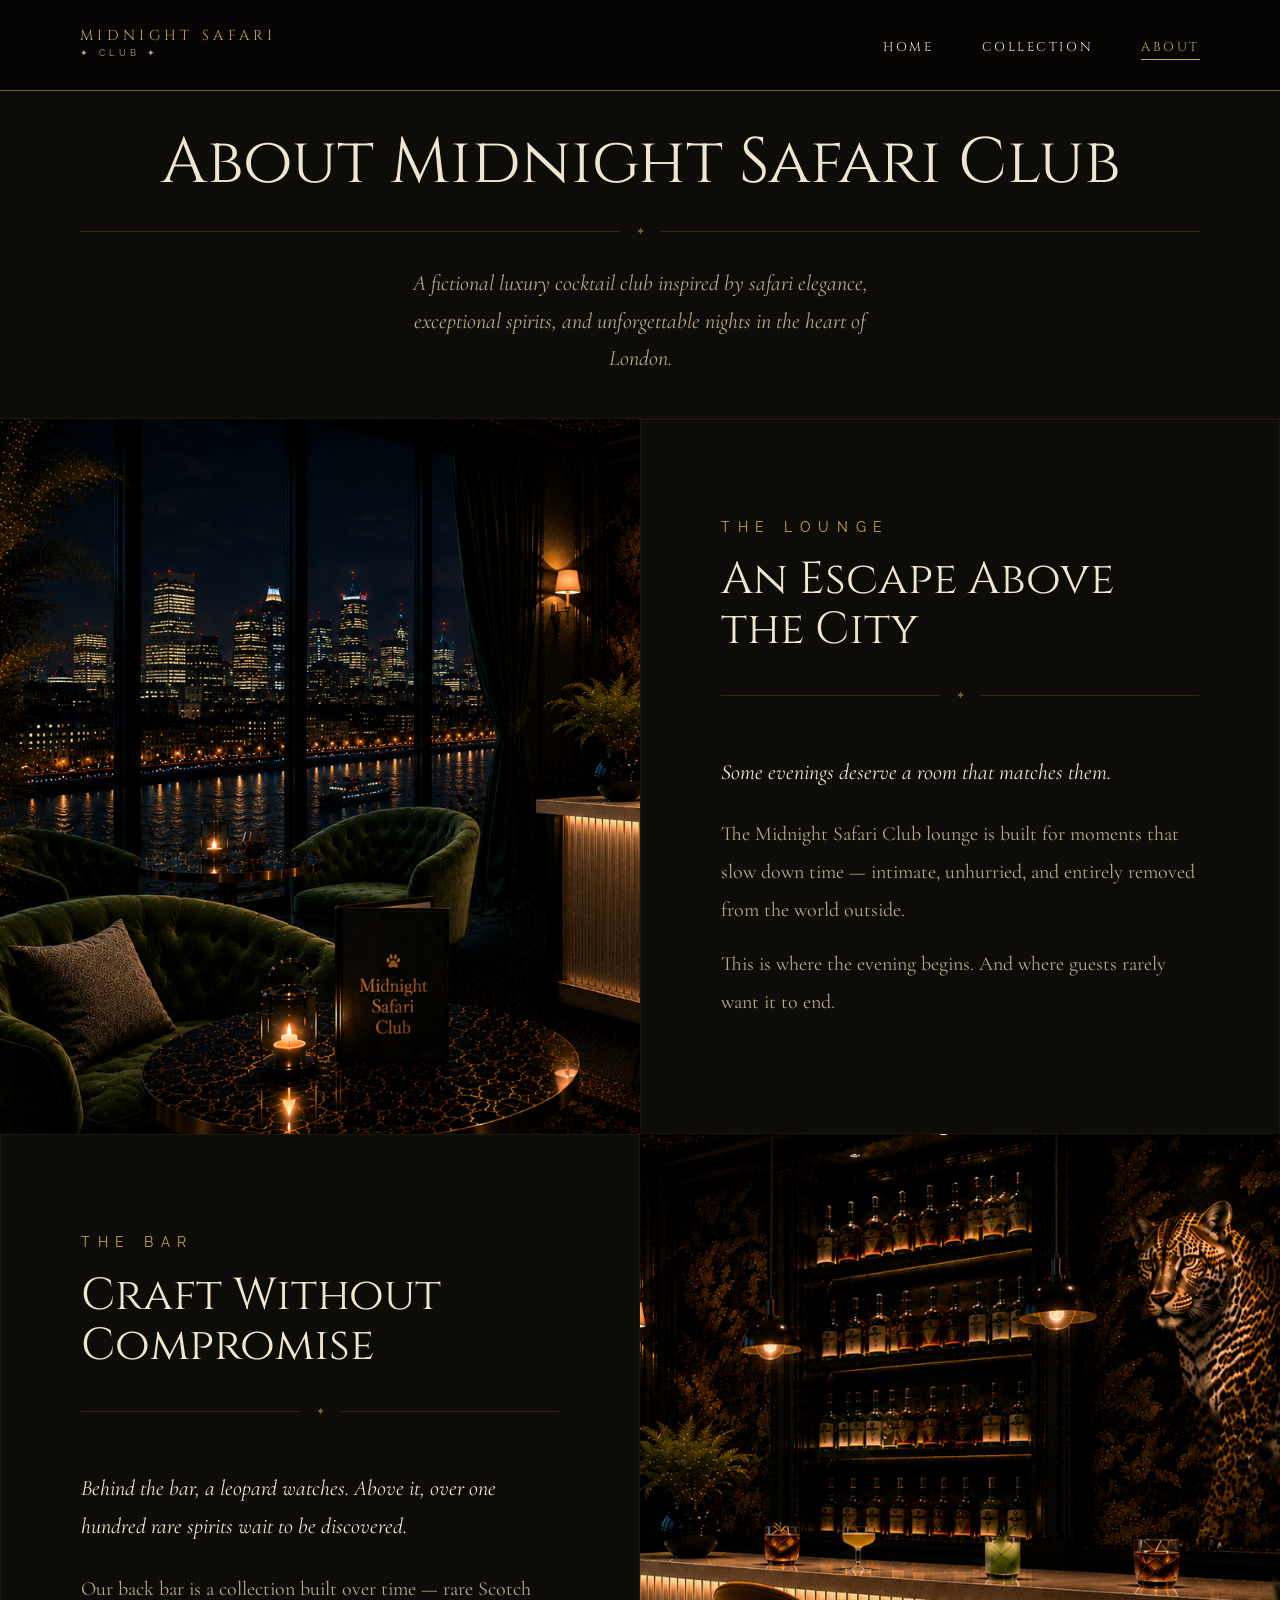
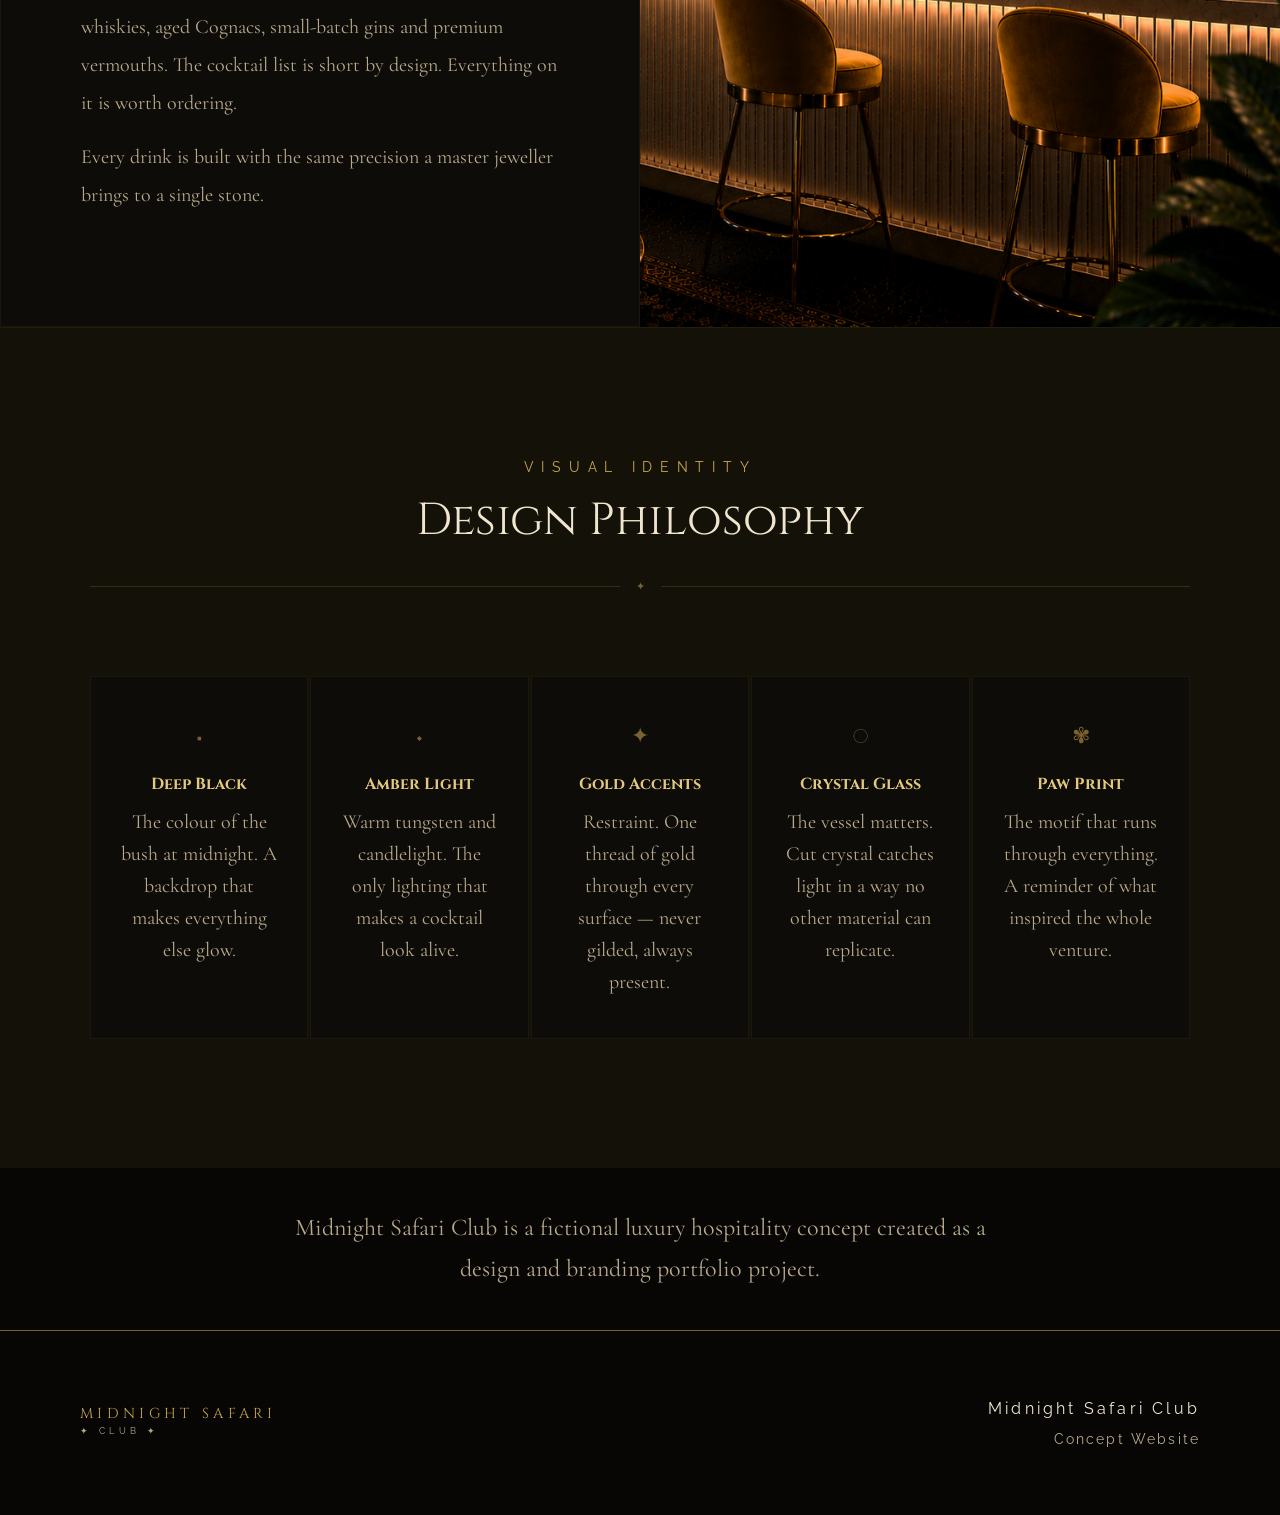
==== commit 345c9ff6: "Add files via upload" ====
--- a/about.html
+++ b/about.html
@@ -33,7 +33,6 @@
 
 <!-- PAGE HERO -->
 <div class="page-hero">
-  <span class="label">The Story</span>
   <h1 class="section-title">About Midnight Safari Club</h1>
   <div class="gold-rule">&#10022;</div>
   <p>A fictional luxury cocktail club inspired by safari elegance, exceptional spirits, and unforgettable nights in the heart of London.</p>
@@ -49,7 +48,7 @@
     <h2 class="section-title">An Escape Above the City</h2>
     <div class="gold-rule">&#10022;</div>
     <p class="lead">Some evenings deserve a room that matches them.</p>
-    <p>Green velvet seating. A table lit by a single candle. St Paul's Cathedral glowing through the glass. The Midnight Safari Club lounge is built for moments that slow down time — intimate, unhurried, and entirely removed from the world outside.</p>
+    <p>The Midnight Safari Club lounge is built for moments that slow down time — intimate, unhurried, and entirely removed from the world outside.</p>
     <p>This is where the evening begins. And where guests rarely want it to end.</p>
   </div>
 </div>
--- a/styles.css
+++ b/styles.css
@@ -1871,3 +1871,330 @@
 .btn-outline {
   transition: all 0.35s;
 }
+
+/* ═══════════════════════════════
+   V26 — MOBILE MODAL SCROLL FIX
+═══════════════════════════════ */
+@media (max-width: 768px) {
+  .modal-overlay {
+    align-items: flex-end;
+    padding: 0;
+  }
+
+  .modal {
+    grid-template-columns: 1fr;
+    max-height: 92vh;
+    width: 100%;
+    border-radius: 12px 12px 0 0;
+  }
+
+  .modal-image {
+    height: 220px;
+    flex-shrink: 0;
+  }
+
+  .modal-image img {
+    height: 220px;
+    object-fit: cover;
+  }
+
+  .modal-body {
+    overflow-y: scroll;
+    -webkit-overflow-scrolling: touch;
+    max-height: calc(92vh - 220px);
+    padding: 2rem 1.5rem 3rem;
+  }
+}
+
+/* ═══════════════════════════════
+   V27 — MODAL IMAGE FULL VIEW
+═══════════════════════════════ */
+@media (max-width: 768px) {
+  .modal-image {
+    height: auto;
+    padding: 1.5rem 1.5rem 0;
+    background: var(--surface);
+  }
+
+  .modal-image img {
+    height: auto;
+    width: 100%;
+    object-fit: contain;
+    border-radius: 8px;
+  }
+
+  .modal-body {
+    max-height: calc(92vh - 280px);
+  }
+}
+
+/* ═══════════════════════════════
+   V28 — MODAL RESPONSIVE LAYOUT
+═══════════════════════════════ */
+
+/* DESKTOP 1024px+ — side by side, controlled height */
+@media (min-width: 1024px) {
+  .modal {
+    max-height: 80vh;
+    grid-template-columns: 1fr 1.15fr;
+  }
+
+  .modal-image {
+    height: 100%;
+    padding: 0;
+    background: none;
+  }
+
+  .modal-image img {
+    height: 100%;
+    width: 100%;
+    object-fit: cover;
+    object-position: center top;
+    border-radius: 0;
+  }
+
+  .modal-body {
+    max-height: 80vh;
+    overflow-y: auto;
+    -webkit-overflow-scrolling: touch;
+    padding: 2.5rem 3rem;
+  }
+}
+
+/* TABLET LANDSCAPE 768–1023px — side by side, shorter */
+@media (min-width: 768px) and (max-width: 1023px) {
+  .modal {
+    grid-template-columns: 1fr 1.2fr;
+    max-height: 85vh;
+  }
+
+  .modal-image {
+    height: 100%;
+    padding: 0;
+    background: none;
+    overflow: hidden;
+  }
+
+  .modal-image img {
+    width: 100%;
+    height: 100%;
+    object-fit: cover;
+    object-position: center top;
+    border-radius: 0;
+  }
+
+  .modal-body {
+    max-height: 85vh;
+    overflow-y: auto;
+    -webkit-overflow-scrolling: touch;
+    padding: 2rem 2.5rem;
+  }
+}
+
+/* TABLET PORTRAIT & MOBILE under 768px — thumbnail + scrollable text */
+@media (max-width: 767px) {
+  .modal-overlay {
+    align-items: flex-end;
+    padding: 0;
+  }
+
+  .modal {
+    grid-template-columns: 1fr;
+    max-height: 92vh;
+    width: 100%;
+    border-radius: 12px 12px 0 0;
+  }
+
+  .modal-image {
+    height: 130px;
+    flex-shrink: 0;
+    padding: 1.2rem 1.5rem 0;
+    background: var(--surface);
+    display: flex;
+    align-items: center;
+    justify-content: center;
+  }
+
+  .modal-image img {
+    height: 130px;
+    width: auto;
+    max-width: 100%;
+    object-fit: contain;
+    border-radius: 6px;
+  }
+
+  .modal-body {
+    overflow-y: scroll;
+    -webkit-overflow-scrolling: touch;
+    max-height: calc(92vh - 130px);
+    padding: 1.5rem 1.5rem 3rem;
+  }
+
+  .modal-close {
+    top: 1rem;
+    right: 1rem;
+    z-index: 10;
+  }
+
+  .modal-name {
+    font-size: 1.8rem;
+    padding-right: 3rem;
+  }
+}
+
+/* ═══════════════════════════════
+   V29 — CONSISTENT PAGE HERO PADDING
+═══════════════════════════════ */
+.page-hero {
+  padding-top: 5.5rem;
+  padding-bottom: 2.5rem;
+}
+
+/* ═══════════════════════════════
+   V30 — CONSISTENT PAGE HERO
+═══════════════════════════════ */
+
+.page-hero,
+.collection-page-hero {
+  padding: 5rem 5rem 2.5rem;
+  text-align: center;
+  background: var(--deep);
+  border-bottom: 1px solid var(--border-soft);
+}
+
+.page-hero .section-title,
+.collection-page-hero .section-title {
+  font-size: clamp(2.5rem, 5vw, 4rem);
+  margin-bottom: 0;
+}
+
+.page-hero .label,
+.collection-page-hero .label {
+  font-size: 0.875rem;
+  margin-bottom: 0.8rem;
+}
+
+.page-hero .gold-rule,
+.collection-page-hero .gold-rule {
+  margin: 1.5rem 0 0;
+}
+
+@media (max-width: 768px) {
+  .page-hero,
+  .collection-page-hero {
+    padding: 5rem 1.5rem 2rem;
+  }
+}
+
+/* ═══════════════════════════════
+   V31 — SEPARATE PAGE HERO PADDING
+═══════════════════════════════ */
+
+/* Restore Collection page hero */
+.collection-page-hero {
+  padding: 8rem 5rem 2.5rem;
+}
+
+/* About page hero — match Collection visually */
+.page-hero {
+  padding: 4rem 5rem 2.5rem;
+}
+
+@media (max-width: 768px) {
+  .collection-page-hero { padding: 6rem 1.5rem 2rem; }
+  .page-hero { padding: 4rem 1.5rem 2rem; }
+}
+
+/* ═══════════════════════════════
+   V33 — ABOUT HERO FIX
+═══════════════════════════════ */
+.page-hero {
+  padding: 5rem 5rem 2.5rem;
+}
+
+.page-hero .section-title {
+  font-family: var(--font-display);
+  font-weight: 400;
+  text-transform: none;
+  letter-spacing: normal;
+}
+
+@media (max-width: 768px) {
+  .page-hero { padding: 5rem 1.5rem 2rem; }
+}
+
+/* ═══════════════════════════════
+   V34 — ABOUT HERO TOP PADDING
+═══════════════════════════════ */
+.page-hero {
+  padding-top: 8rem;
+}
+
+/* ═══════════════════════════════
+   V35 — TABLET LANDSCAPE 2 COLUMNS
+═══════════════════════════════ */
+@media (min-width: 768px) and (max-width: 1023px) {
+  .collection-grid {
+    grid-template-columns: repeat(2, 1fr);
+    gap: 2rem;
+  }
+}
+
+/* ═══════════════════════════════
+   V36 — ADJUST TABLET BREAKPOINT
+═══════════════════════════════ */
+
+/* Override — 3 columns only from 1180px+ */
+@media (max-width: 1179px) {
+  .collection-grid {
+    grid-template-columns: repeat(2, 1fr);
+  }
+}
+
+@media (min-width: 1180px) {
+  .collection-grid {
+    grid-template-columns: repeat(3, 1fr);
+  }
+}
+
+/* Mobile stays 1 column */
+@media (max-width: 767px) {
+  .collection-grid {
+    grid-template-columns: 1fr;
+  }
+}
+
+/* ═══════════════════════════════
+   V37 — BUTTON VISIBILITY
+═══════════════════════════════ */
+
+/* Outline button — gold border and text */
+.btn-outline {
+  border: 1px solid var(--gold);
+  color: var(--gold);
+}
+
+.btn-outline:hover {
+  background: rgba(201,168,76,0.1);
+  color: var(--gold-light);
+  border-color: var(--gold-light);
+}
+
+/* View Full Collection link — styled as a visible button */
+.home-card-link {
+  display: inline-block;
+  border: 1px solid var(--gold);
+  color: var(--gold);
+  padding: 0.75rem 2rem;
+  font-family: var(--font-ui);
+  font-size: 0.65rem;
+  letter-spacing: 0.35em;
+  text-transform: uppercase;
+  text-decoration: none;
+  transition: all 0.3s;
+}
+
+.home-card-link:hover {
+  background: rgba(201,168,76,0.1);
+  color: var(--gold-light);
+}
